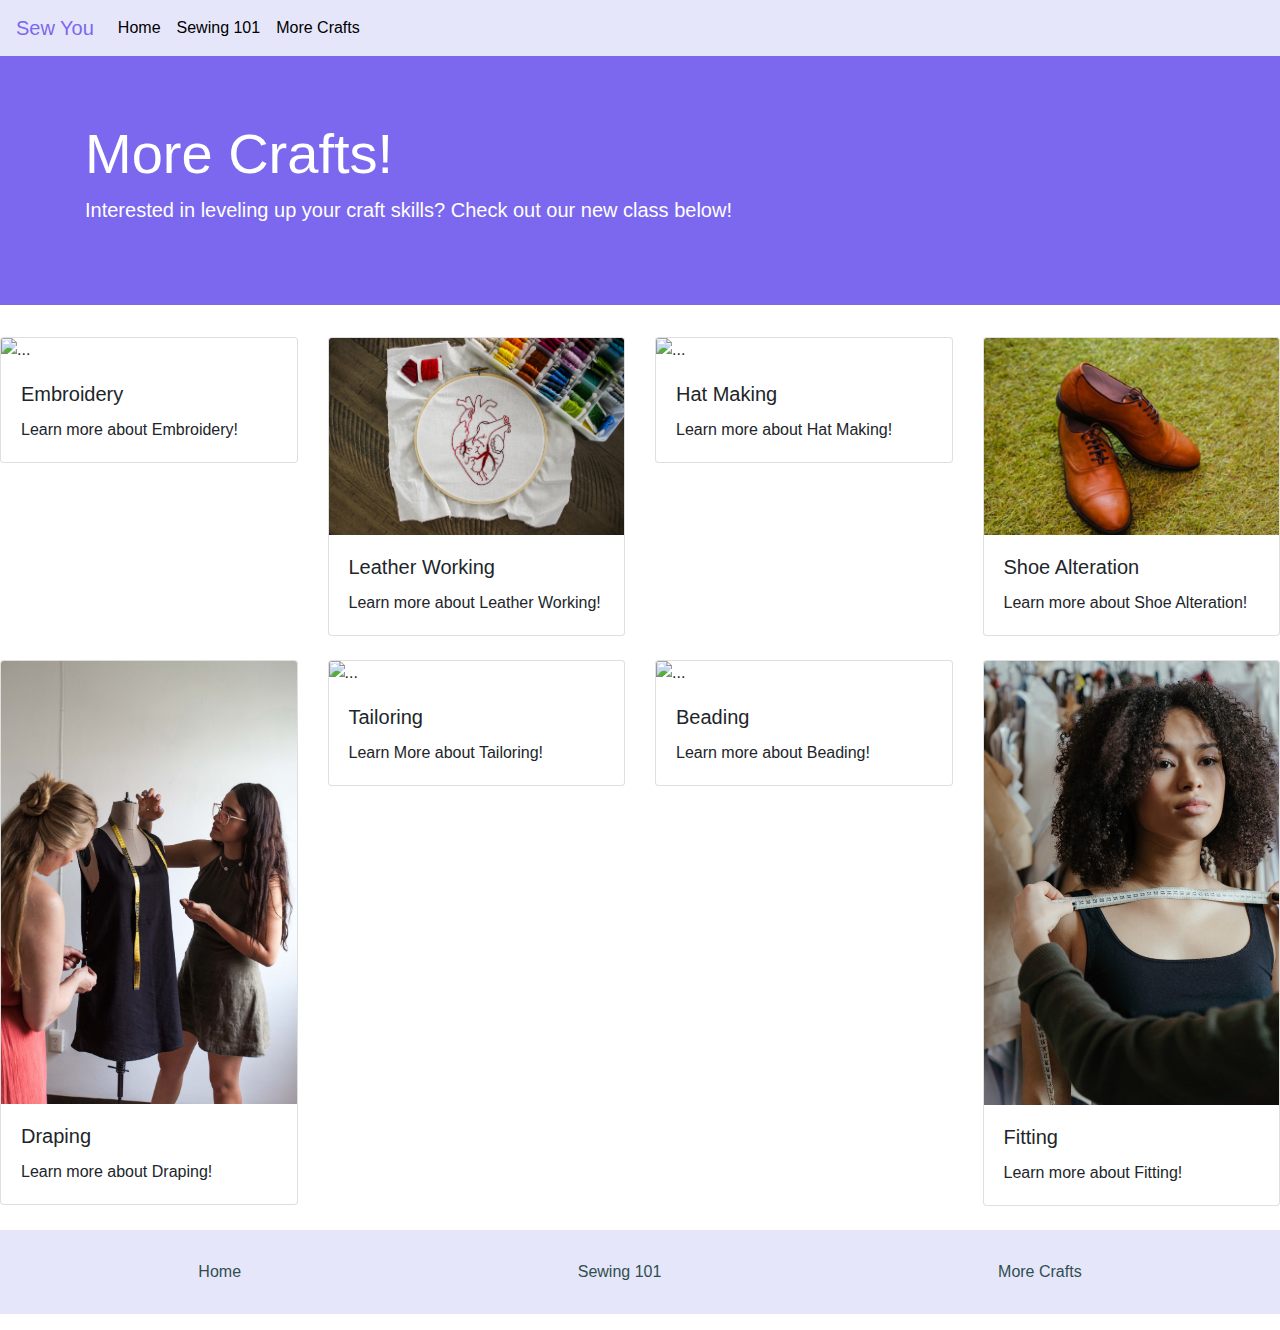
==== more_crafts.html @ 9798be7b "Initial Code" ====
<!DOCTYPE html>
<html lang="en">
    <head>
        <link rel="stylesheet" href="https://stackpath.bootstrapcdn.com/bootstrap/4.3.1/css/bootstrap.min.css" integrity="sha384-ggOyR0iXCbMQv3Xipma34MD+dH/1fQ784/j6cY/iJTQUOhcWr7x9JvoRxT2MZw1T" crossorigin="anonymous">
        <link rel="stylesheet" href="more_crafts.css">
    </head>
    <body>
        <nav class="navbar navbar-expand-lg">
            <a class="navbar-brand" href="index.html">Sew You</a>
                <button class="navbar-toggler" type="button" data-toggle="collapse" data-target="#navbarNavAltMarkup" aria-controls="navbarNavAltMarkup" aria-expanded="false" aria-label="Toggle navigation">
                  <span class="navbar-toggler-icon"></span>
                </button>
                <div class="collapse navbar-collapse" id="navbarNavAltMarkup">
                  <div class="navbar-nav">
                    <a class="nav-item nav-link active" href="index.html">Home <span class="sr-only">(current)</span></a>
                    <a class="nav-item nav-link" href="sewing101.html">Sewing 101</a>
                    <a class="nav-item nav-link" href="more_crafts.html">More Crafts</a>
                  </div>
                </div>
        </nav>
        <div class="jumbotron jumbotron-fluid">
            <div class="container">
              <h1 class="display-4">More Crafts!</h1>
              <p class="lead">Interested in leveling up your craft skills? Check out our new class below!</p>
            </div>
          </div>
        <div class="row row-cols-1 row-cols-md-2">
            <div class="col mb-4">
              <div class="card">
                <img src="images/pexels-diego-pontes-2897130.jpg" class="card-img-top" alt="...">
                <div class="card-body">
                  <h5 class="card-title">Embroidery</h5>
                  <p class="card-text">Learn more about Embroidery!</p>
                </div>
              </div>
            </div>
            <div class="col mb-4">
              <div class="card">
                <img src="images/pexels-magdaline-nicole-3772488.jpg" class="card-img-top" alt="...">
                <div class="card-body">
                  <h5 class="card-title">Leather Working</h5>
                  <p class="card-text">Learn more about Leather Working!</p>
                </div>
              </div>
            </div>
            <div class="col mb-4">
              <div class="card">
                <img src="images/pexels-mike-jones-9740391.jpg" class="card-img-top" alt="...">
                <div class="card-body">
                  <h5 class="card-title">Hat Making</h5>
                  <p class="card-text">Learn more about Hat Making!</p>
                </div>
              </div>
            </div>
            <div class="col mb-4">
              <div class="card">
                <img src="images/pexels-oluwaseun-duncan-186035.jpg" class="card-img-top" alt="...">
                <div class="card-body">
                  <h5 class="card-title">Shoe Alteration</h5>
                  <p class="card-text">Learn more about Shoe Alteration!</p>
                </div>
              </div>
            </div>
          </div>
          <div class="row row-cols-1 row-cols-md-2">
            <div class="col mb-4">
              <div class="card">
                <img src="images/pexels-los-muertos-crew-8030150.jpg" class="card-img-top" alt="...">
                <div class="card-body">
                  <h5 class="card-title">Draping</h5>
                  <p class="card-text">Learn more about Draping!</p>
                </div>
              </div>
            </div>
            <div class="col mb-4">
              <div class="card">
                <img src="images/pexels-gustavo-fring-6050429.jpg" class="card-img-top" alt="...">
                <div class="card-body">
                  <h5 class="card-title">Tailoring</h5>
                  <p class="card-text">Learn More about Tailoring!</p>
                </div>
              </div>
            </div>
            <div class="col mb-4">
              <div class="card">
                <img src="images/pexels-miriam-alonso-7585826.jpg" class="card-img-top" alt="...">
                <div class="card-body">
                  <h5 class="card-title">Beading</h5>
                  <p class="card-text">Learn more about Beading!</p>
                </div>
              </div>
            </div>
            <div class="col mb-4">
              <div class="card">
                <img src="images/pexels-cottonbro-4620624.jpg" class="card-img-top" alt="...">
                <div class="card-body">
                  <h5 class="card-title">Fitting</h5>
                  <p class="card-text">Learn more about Fitting!</p>
                </div>
              </div>
            </div>
          </div>
    </body>
<footer>
    <div> 
      <ul>
        <li>
          <a href="index.html">Home</a>
        </li>
        <li>
          <a href="sewing101.html">Sewing 101</a>
        </li>
        <li>
          <a href="more_crafts.html">More Crafts</a>
        </li>
      </ul>
    </div>
</footer>
</html>
---- more_crafts.css ----
.navbar-brand{
    color: #7B68EE;
}
.navbar{
    background-color: #E6E6FA;
}
.nav-item{
    color: black;
}
.nav-item:hover{
    color: #7B68EE;
}
.btn-primary{
    background-color: white;
    color: #7B68EE;
    border: 2px solid #7B68EE;
    border-color: #7B68EE;
    border-radius: 2;
}
.btn-primary:hover{
    background-color: #7B68EE;
    border: white;
    color: white;
}
.jumbotron{
    background-color: #7B68EE;
    color: white;
}
footer ul {
    display: flex;
    justify-content: space-around;
    list-style-type: none;padding:30px; 
}
footer ul li a {
    color:darkslategrey;
    text-decoration:none;   
}
footer{
    background-color: #E6E6FA;
}
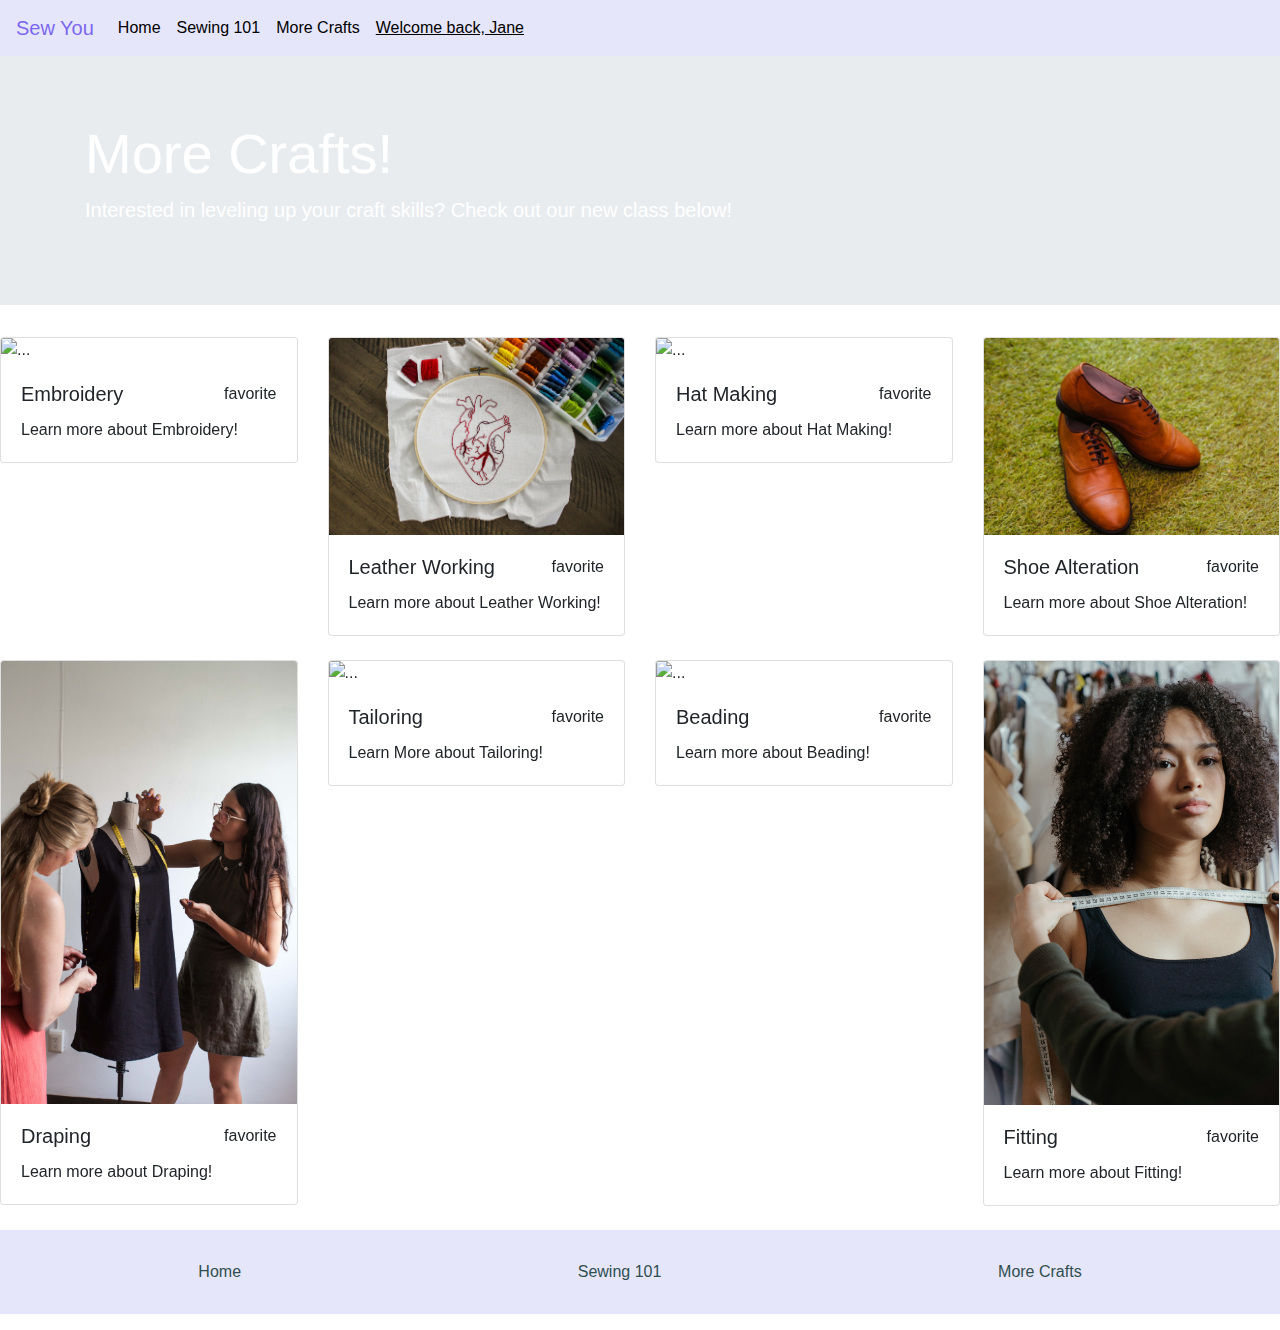
==== commit 04c80e82: "Iteration 1" ====
--- a/more_crafts.html
+++ b/more_crafts.html
@@ -1,8 +1,29 @@
 <!DOCTYPE html>
 <html lang="en">
     <head>
+      <!-- Global site tag (gtag.js) - Google Analytics -->
+<script async src="https://www.googletagmanager.com/gtag/js?id=G-7HB8F40RNB"></script>
+<script>
+  window.dataLayer = window.dataLayer || [];
+  function gtag(){dataLayer.push(arguments);}
+  gtag('js', new Date());
+
+  gtag('config', 'G-7HB8F40RNB');
+</script>
+<!-- Hotjar Tracking Code for https://uxelise.github.io/ux_hw_21/ -->
+<script>
+  (function(h,o,t,j,a,r){
+      h.hj=h.hj||function(){(h.hj.q=h.hj.q||[]).push(arguments)};
+      h._hjSettings={hjid:2940683,hjsv:6};
+      a=o.getElementsByTagName('head')[0];
+      r=o.createElement('script');r.async=1;
+      r.src=t+h._hjSettings.hjid+j+h._hjSettings.hjsv;
+      a.appendChild(r);
+  })(window,document,'https://static.hotjar.com/c/hotjar-','.js?sv=');
+</script>
         <link rel="stylesheet" href="https://stackpath.bootstrapcdn.com/bootstrap/4.3.1/css/bootstrap.min.css" integrity="sha384-ggOyR0iXCbMQv3Xipma34MD+dH/1fQ784/j6cY/iJTQUOhcWr7x9JvoRxT2MZw1T" crossorigin="anonymous">
         <link rel="stylesheet" href="more_crafts.css">
+        <link rel="stylesheet" href="https://fonts.sandbox.google.com/css2?family=Material+Symbols+Outlined:opsz,wght,FILL,GRAD@20..48,100..700,0..1,-50..200" />
     </head>
     <body>
         <nav class="navbar navbar-expand-lg">
@@ -15,6 +36,7 @@
                     <a class="nav-item nav-link active" href="index.html">Home <span class="sr-only">(current)</span></a>
                     <a class="nav-item nav-link" href="sewing101.html">Sewing 101</a>
                     <a class="nav-item nav-link" href="more_crafts.html">More Crafts</a>
+                    <a class="nav-item nav-link profile" href="#">Welcome back, Jane</a>
                   </div>
                 </div>
         </nav>
@@ -29,6 +51,9 @@
               <div class="card">
                 <img src="images/pexels-diego-pontes-2897130.jpg" class="card-img-top" alt="...">
                 <div class="card-body">
+                  <span class="material-symbols-outlined">
+                    favorite
+                    </span>
                   <h5 class="card-title">Embroidery</h5>
                   <p class="card-text">Learn more about Embroidery!</p>
                 </div>
@@ -38,6 +63,9 @@
               <div class="card">
                 <img src="images/pexels-magdaline-nicole-3772488.jpg" class="card-img-top" alt="...">
                 <div class="card-body">
+                  <span class="material-symbols-outlined">
+                    favorite
+                    </span>
                   <h5 class="card-title">Leather Working</h5>
                   <p class="card-text">Learn more about Leather Working!</p>
                 </div>
@@ -47,6 +75,9 @@
               <div class="card">
                 <img src="images/pexels-mike-jones-9740391.jpg" class="card-img-top" alt="...">
                 <div class="card-body">
+                  <span class="material-symbols-outlined">
+                    favorite
+                    </span>
                   <h5 class="card-title">Hat Making</h5>
                   <p class="card-text">Learn more about Hat Making!</p>
                 </div>
@@ -56,6 +87,9 @@
               <div class="card">
                 <img src="images/pexels-oluwaseun-duncan-186035.jpg" class="card-img-top" alt="...">
                 <div class="card-body">
+                  <span class="material-symbols-outlined">
+                    favorite
+                    </span>
                   <h5 class="card-title">Shoe Alteration</h5>
                   <p class="card-text">Learn more about Shoe Alteration!</p>
                 </div>
@@ -67,6 +101,9 @@
               <div class="card">
                 <img src="images/pexels-los-muertos-crew-8030150.jpg" class="card-img-top" alt="...">
                 <div class="card-body">
+                  <span class="material-symbols-outlined">
+                    favorite
+                    </span>
                   <h5 class="card-title">Draping</h5>
                   <p class="card-text">Learn more about Draping!</p>
                 </div>
@@ -76,6 +113,9 @@
               <div class="card">
                 <img src="images/pexels-gustavo-fring-6050429.jpg" class="card-img-top" alt="...">
                 <div class="card-body">
+                  <span class="material-symbols-outlined">
+                    favorite
+                    </span>
                   <h5 class="card-title">Tailoring</h5>
                   <p class="card-text">Learn More about Tailoring!</p>
                 </div>
@@ -85,6 +125,9 @@
               <div class="card">
                 <img src="images/pexels-miriam-alonso-7585826.jpg" class="card-img-top" alt="...">
                 <div class="card-body">
+                  <span class="material-symbols-outlined">
+                    favorite
+                    </span>
                   <h5 class="card-title">Beading</h5>
                   <p class="card-text">Learn more about Beading!</p>
                 </div>
@@ -94,6 +137,9 @@
               <div class="card">
                 <img src="images/pexels-cottonbro-4620624.jpg" class="card-img-top" alt="...">
                 <div class="card-body">
+                  <span class="material-symbols-outlined">
+                    favorite
+                    </span>
                   <h5 class="card-title">Fitting</h5>
                   <p class="card-text">Learn more about Fitting!</p>
                 </div>
--- a/more_crafts.css
+++ b/more_crafts.css
@@ -3,12 +3,18 @@
 }
 .navbar{
     background-color: #E6E6FA;
+    position: sticky;
+    top: 0;
+    width: 100%;
 }
 .nav-item{
     color: black;
 }
 .nav-item:hover{
     color: #7B68EE;
+}
+.profile{
+    text-decoration: underline;
 }
 .btn-primary{
     background-color: white;
@@ -23,8 +29,18 @@
     color: white;
 }
 .jumbotron{
+    background-image: url("../UX_HW_21/images/vishal-banik-V6T99SnUCyA-unsplash.jpg");
+    color: white;
+}
+.material-symbols-outlined{
+    outline: #7B68EE;
+    float: right;
+}
+.material-symbols-outlined:hover{
+    outline: black;
+}
+.material-symbols-outlined:focus{
     background-color: #7B68EE;
-    color: white;
 }
 footer ul {
     display: flex;
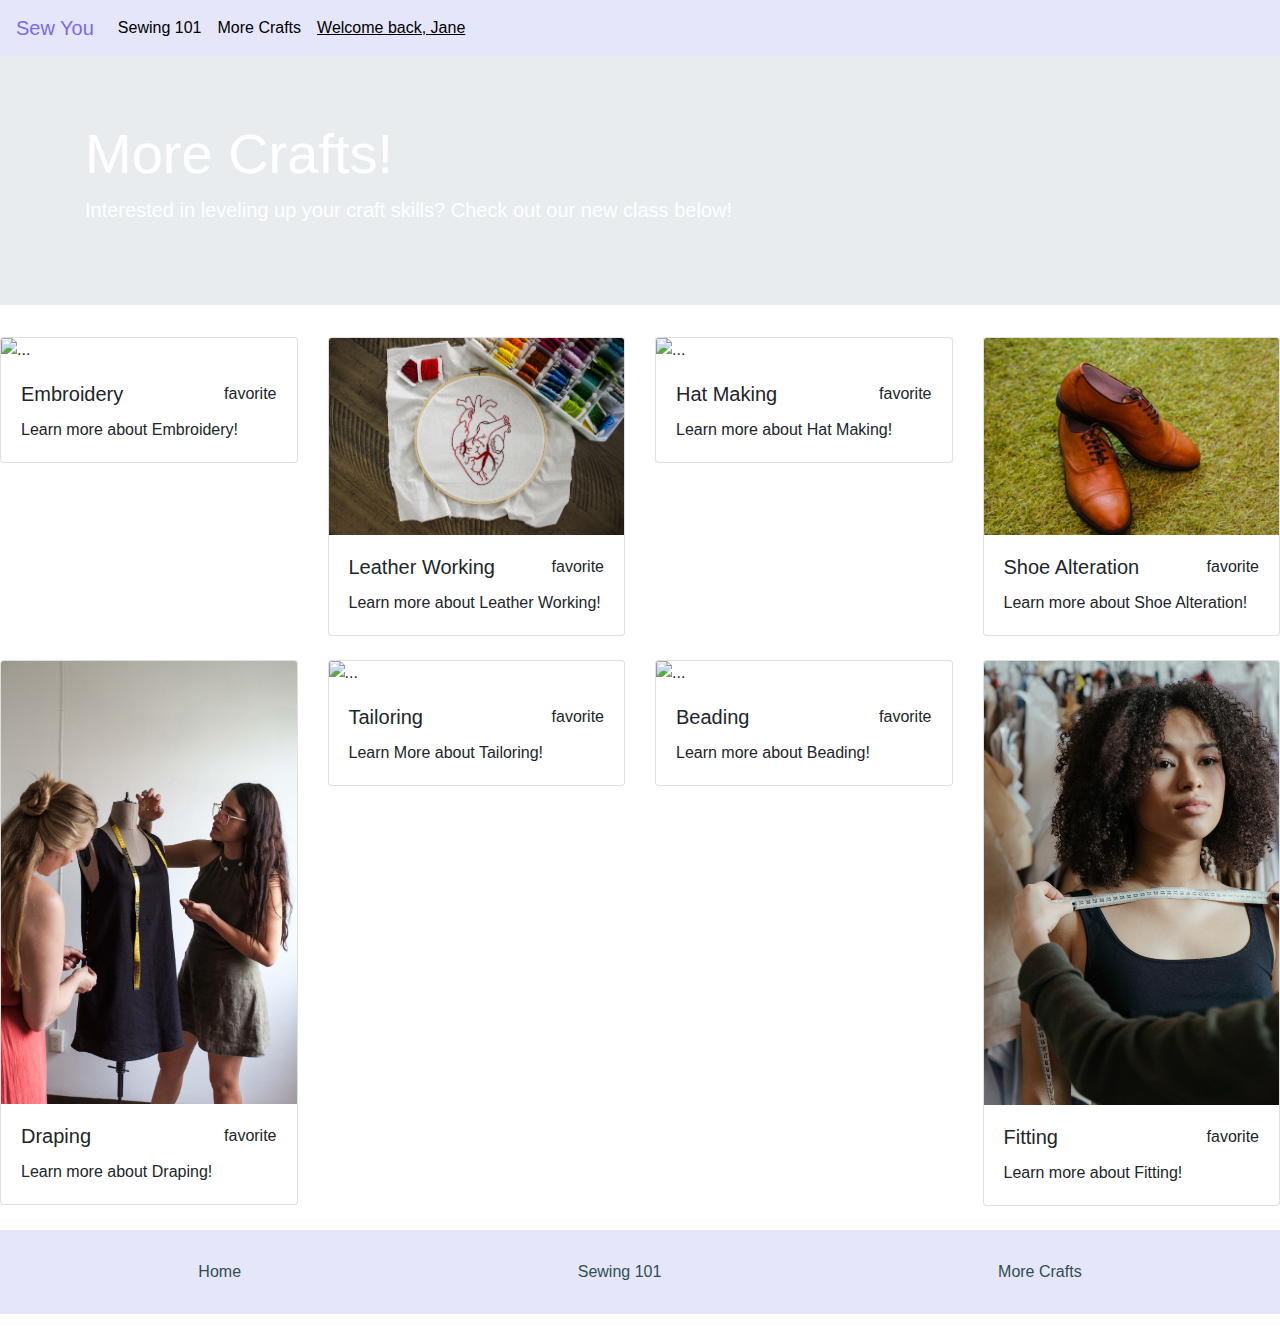
==== commit 696df691: "Iteration #2" ====
--- a/more_crafts.html
+++ b/more_crafts.html
@@ -26,14 +26,13 @@
         <link rel="stylesheet" href="https://fonts.sandbox.google.com/css2?family=Material+Symbols+Outlined:opsz,wght,FILL,GRAD@20..48,100..700,0..1,-50..200" />
     </head>
     <body>
-        <nav class="navbar navbar-expand-lg">
+        <nav class="navbar navbar-expand-lg" id="navbar">
             <a class="navbar-brand" href="index.html">Sew You</a>
                 <button class="navbar-toggler" type="button" data-toggle="collapse" data-target="#navbarNavAltMarkup" aria-controls="navbarNavAltMarkup" aria-expanded="false" aria-label="Toggle navigation">
                   <span class="navbar-toggler-icon"></span>
                 </button>
                 <div class="collapse navbar-collapse" id="navbarNavAltMarkup">
                   <div class="navbar-nav">
-                    <a class="nav-item nav-link active" href="index.html">Home <span class="sr-only">(current)</span></a>
                     <a class="nav-item nav-link" href="sewing101.html">Sewing 101</a>
                     <a class="nav-item nav-link" href="more_crafts.html">More Crafts</a>
                     <a class="nav-item nav-link profile" href="#">Welcome back, Jane</a>
--- a/more_crafts.css
+++ b/more_crafts.css
@@ -3,7 +3,6 @@
 }
 .navbar{
     background-color: #E6E6FA;
-    position: sticky;
     top: 0;
     width: 100%;
 }
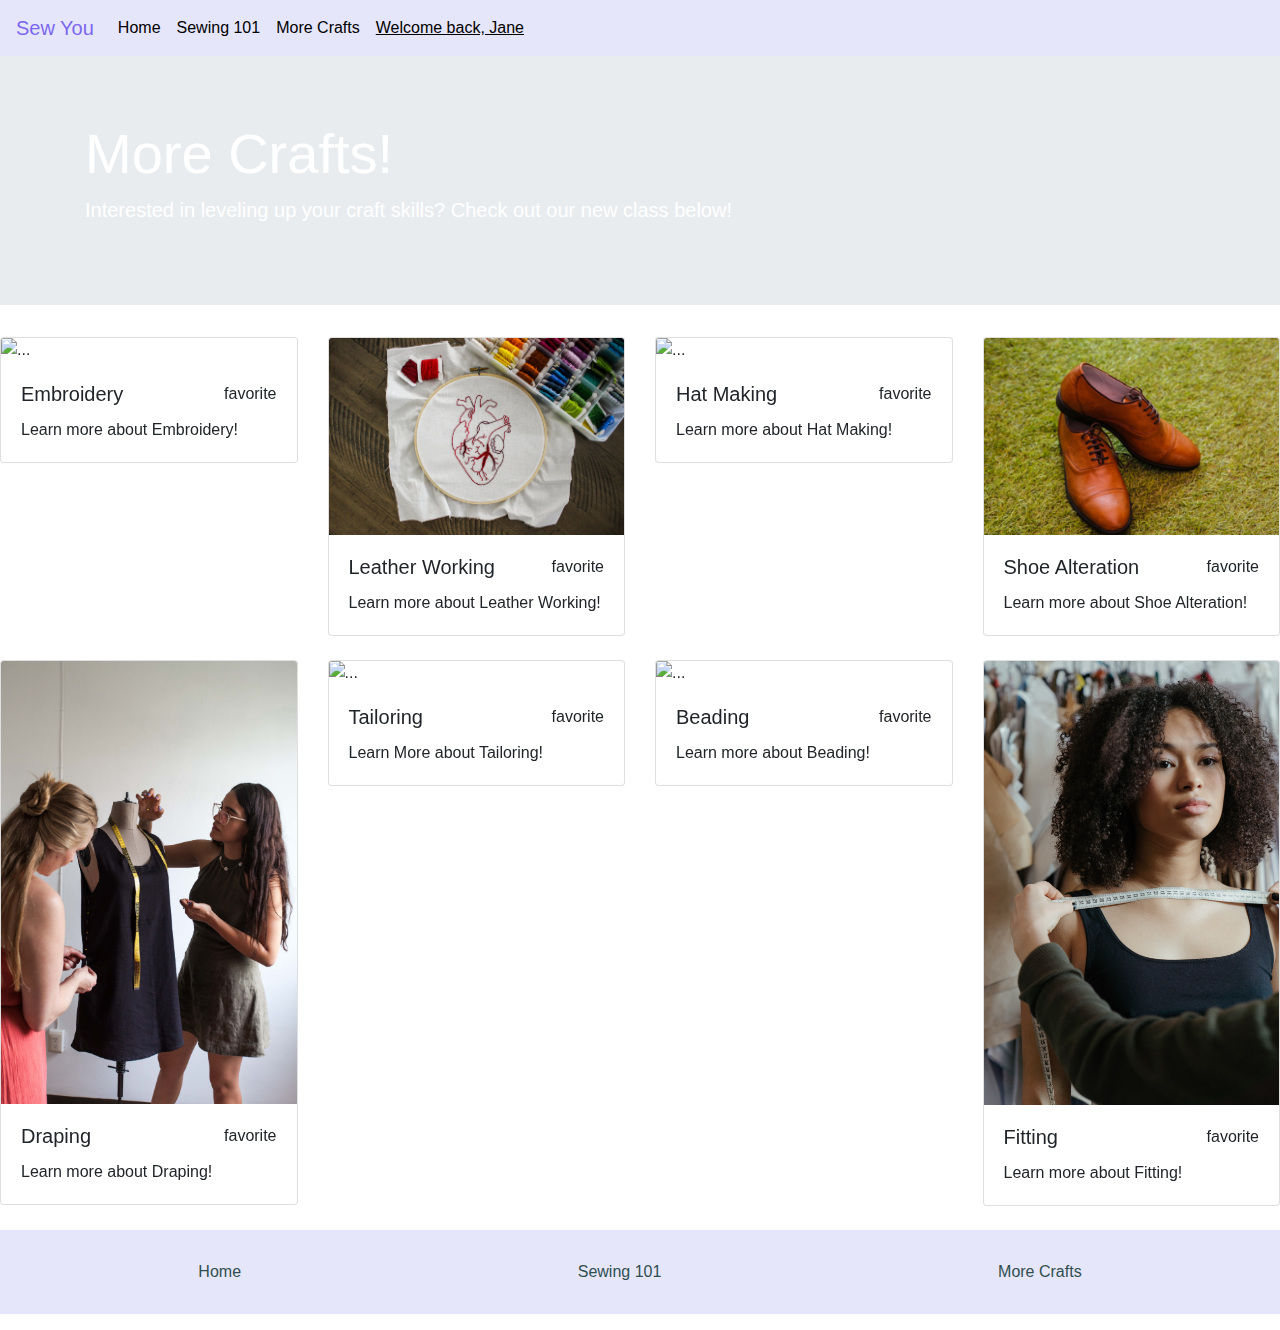
==== commit 6839ae17: "Merge pull request #2 from UXelise/dev" ====
--- a/more_crafts.html
+++ b/more_crafts.html
@@ -26,13 +26,14 @@
         <link rel="stylesheet" href="https://fonts.sandbox.google.com/css2?family=Material+Symbols+Outlined:opsz,wght,FILL,GRAD@20..48,100..700,0..1,-50..200" />
     </head>
     <body>
-        <nav class="navbar navbar-expand-lg" id="navbar">
+        <nav class="navbar navbar-expand-lg">
             <a class="navbar-brand" href="index.html">Sew You</a>
                 <button class="navbar-toggler" type="button" data-toggle="collapse" data-target="#navbarNavAltMarkup" aria-controls="navbarNavAltMarkup" aria-expanded="false" aria-label="Toggle navigation">
                   <span class="navbar-toggler-icon"></span>
                 </button>
                 <div class="collapse navbar-collapse" id="navbarNavAltMarkup">
                   <div class="navbar-nav">
+                    <a class="nav-item nav-link active" href="index.html">Home <span class="sr-only">(current)</span></a>
                     <a class="nav-item nav-link" href="sewing101.html">Sewing 101</a>
                     <a class="nav-item nav-link" href="more_crafts.html">More Crafts</a>
                     <a class="nav-item nav-link profile" href="#">Welcome back, Jane</a>
--- a/more_crafts.css
+++ b/more_crafts.css
@@ -3,6 +3,7 @@
 }
 .navbar{
     background-color: #E6E6FA;
+    position: sticky;
     top: 0;
     width: 100%;
 }
